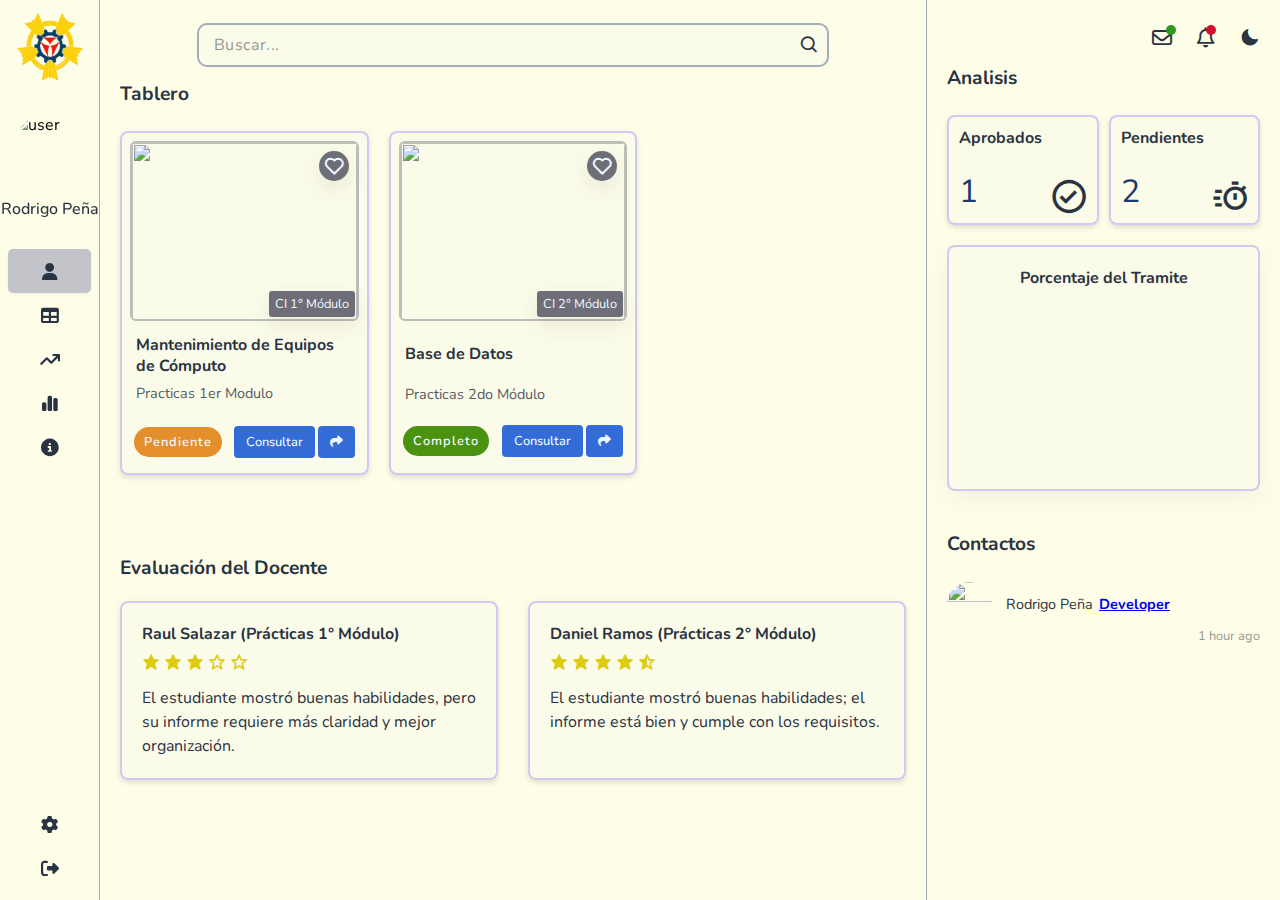
==== index.html @ c4c5190c "first" ====
<!DOCTYPE html>
<html lang="en">

<head>
  <meta charset="UTF-8">
  <meta name="viewport" content="width=device-width, initial-scale=1.0">
  <link rel="stylesheet" href="https://cdnjs.cloudflare.com/ajax/libs/font-awesome/6.4.2/css/all.min.css">
  <link rel="stylesheet" href="https://unpkg.com/boxicons@2.1.4/css/boxicons.min.css">
  <link rel="stylesheet" href="https://cdn.jsdelivr.net/npm/swiper@11/swiper-bundle.min.css">
  <link rel="stylesheet" href="style.css">
  <link href="icons/Logo.ico" rel="icon">
  <script defer src="https://unpkg.com/boxicons@2.1.4/dist/boxicons.js"></script>
  <script defer src="https://cdn.jsdelivr.net/npm/swiper@11/swiper-bundle.min.js"></script>
  <script defer src="https://cdn.jsdelivr.net/npm/chart.js@4.4.2/dist/chart.umd.min.js"></script>
  <script defer src="main.js"></script>
  <title>EFSRT Dashboard</title>
</head>

<body>
  <nav class="main-menu">
    <div>
      <div class="logo">
        <img
          src="/Icons/Logo.ico"
          alt="logo" />
      </div>

      <div class="user-info">
        <img src="https://i.kym-cdn.com/photos/images/newsfeed/001/701/580/24c.jpg" alt="user" />
        <p>Rodrigo Peña</p>
      </div>
      <ul>
        <li class="nav-item active">
          <a href="#">
            <i class="fa fa-user nav-icon"></i>
            <span class="nav-text">Cuenta</span>
          </a>
        </li>

        <li class="nav-item">
          <a href="#">
            <i class="fa-solid fa-table nav-icon"></i>
            <span class="nav-text">Tablero</span>
          </a>
        </li>

        <li class="nav-item">
          <a href="#">
            <i class="fa fa-arrow-trend-up nav-icon"></i>
            <span class="nav-text">Tramite</span>
          </a>
        </li>

        <li class="nav-item">
          <a href="#">
            <i class="fa-solid fa-chart-simple nav-icon"></i>
            <span class="nav-text">Estado</span>
          </a>
        </li>

        <li class="nav-item">
          <a href="#">
            <i class="fa fa-circle-info nav-icon"></i>
            <span class="nav-text">Ayuda</span>
          </a>
        </li>
      </ul>
    </div>

    <ul>
      <li class="nav-item">
        <a href="#">
          <i class="fa fa-gear nav-icon"></i>
          <span class="nav-text">Ajustes</span>
        </a>
      </li>

      <li class="nav-item">
        <a href="#">
          <i class="fa fa-right-from-bracket nav-icon"></i>
          <span class="nav-text">Salir</span>
        </a>
      </li>
    </ul>
  </nav>

  <section class="content">
    <div class="left-content">
      <div class="search-and-check">
        <form class="search-box">
          <input type="text" placeholder="Buscar..." />
          <i class="bx bx-search"></i>
        </form>
        <div class="interaction-control-mobile interactions">
          <i class="fa-regular fa-envelope notified"></i>
          <i class="fa-regular fa-bell notified"></i>
          <div class="toggle" onclick="switchTheme()">
            <div class="mode-icon moon">
              <i class="bx bxs-moon"></i>
            </div>
            <div class="mode-icon sun hidden">
              <i class="bx bxs-sun"></i>
            </div>
          </div>
        </div>
      </div>

      <div class="upcoming-events">
        <h1>Tablero</h1>
        <div class="event-container">
          <div class="card event-card">
            <div class="event-header">
              <img
                src="https://comers.com.pe/wp-content/uploads/classified-listing/2024/01/servicio-tecnico-pc-san-isidro.png"
                alt="" />
              <p>CI 1° Módulo</p>
              <i class="bx bx-heart like-btn"></i>
            </div>
            <div class="event-content">
              <h2>Mantenimiento de Equipos de Cómputo</h2>
              <p>Practicas 1er Modulo</p>
            </div>
            <div class="event-footer">
              <p style="background-color: #e48e2c">Pendiente</p>
              <div class="btn-group">
                <button>Consultar</button>
                <div class="share">
                  <button class="share-btn">
                    <i class="fa-solid fa-share"></i>
                  </button>
                  <ul class="popup">
                    <li>
                      <a href="#" style="color: rgb(79, 153, 213)"><i class="bx bxl-facebook"></i></a>
                    </li>
                    <li>
                      <a href="#" style="color: rgb(34, 173, 34)"><i class="bx bxl-whatsapp"></i></a>
                    </li>
                  </ul>
                </div>
              </div>
            </div>
          </div>

          <div class="card event-card">
            <div class="event-header">
              <img
                src="https://www.microtech.es/hubfs/37228729_m.jpg"
                alt="" />
              <p>CI 2° Módulo</p>
              <i class="bx bx-heart like-btn"></i>
            </div>
            <div class="event-content">
              <h2>Base de Datos</h2>
              <p>Practicas 2do Módulo</p>
            </div>
            <div class="event-footer">
              <p style="background-color: #4a920f">Completo</p>
              <div class="btn-group">
                <button>Consultar</button>
                <div class="share">
                  <button class="share-btn">
                    <i class="fa-solid fa-share"></i>
                  </button>
                  <ul class="popup">
                    <li>
                      <a href="#" style="color: rgb(79, 153, 213)"><i class="bx bxl-facebook"></i></a>
                    </li>
                    <li>
                      <a href="#" style="color: rgb(34, 173, 34)"><i class="bx bxl-whatsapp"></i></a>
                    </li>
                  </ul>
                </div>
              </div>
            </div>
          </div>
        </div>
      </div>

      <div class="reviews">
        <h1>Evaluación del Docente</h1>
        <div class="review-container">
          <div class="card review-card">
            <h2>Raul Salazar (Prácticas 1° Módulo)</h2>
            <div class="ratings">
              <i class="bx bxs-star"></i>
              <i class="bx bxs-star"></i>
              <i class="bx bxs-star"></i>
              <i class="bx bx-star"></i>
              <i class="bx bx-star"></i>
            </div>
            <p>
              El estudiante mostró buenas habilidades, pero su informe requiere más claridad y mejor organización.
            </p>
          </div>

          <div class="card review-card">
            <h2>Daniel Ramos (Prácticas 2° Módulo)</h2>
            <div class="ratings">
              <i class="bx bxs-star"></i>
              <i class="bx bxs-star"></i>
              <i class="bx bxs-star"></i>
              <i class="bx bxs-star"></i>
              <i class="bx bxs-star-half"></i>
            </div>
            <p>
              El estudiante mostró buenas habilidades; el informe está bien y cumple con los requisitos.
            </p>
          </div>
        </div>
      </div>
    </div>

    <div class="right-content">
      <div class="interaction-control interactions">
        <i class="fa-regular fa-envelope notified"></i>
        <i class="fa-regular fa-bell notified"></i>
        <div class="toggle" onclick="switchTheme()">
          <div class="mode-icon moon">
            <i class="bx bxs-moon"></i>
          </div>
          <div class="mode-icon sun hidden">
            <i class="bx bxs-sun"></i>
          </div>
        </div>
      </div>

      <div class="analytics">
        <h1>Analisis</h1>
        <div class="analytics-container">
          <div class="total-events">
            <div class="event-number card">
              <h2>Aprobados</h2>
              <p>1</p>
              <i class="bx bx-check-circle"></i>
            </div>
            <div class="event-number card">
              <h2>Pendientes</h2>
              <p>2</p>
              <i class="bx bx-timer"></i>
            </div>
          </div>

          <div class="chart" id="doughnut-chart">
            <h2>Porcentaje del Tramite</h2>
            <canvas id="doughnut"></canvas>
            <ul></ul>
          </div>
        </div>
      </div>

      <div class="contacts">
        <h1>Contactos</h1>
        <div class="contacts-container">
          <div class="contact-status">
            <div class="contact-activity">
              <img
                src="https://steamuserimages-a.akamaihd.net/ugc/1826783377633780983/3C2ED4E7E56ACC05831FAB3F7680BEF212816C7B/"
                alt="" />
              <p>Rodrigo Peña <span><a target="_blank"
                    href="https://www.instagram.com/rodrigou.py/">Developer</a></span></p>
            </div>
            <small>1 hour ago</small>
          </div>
        </div>
      </div>
    </div>
  </section>
</body>

</html>
---- style.css ----
@import url("https://fonts.googleapis.com/css2?family=Nunito:wght@200;300;400;500;600;700;800;900;1000&family=Roboto:wght@300;400;500;700&display=swap");

:root {
  --bg-body: rgb(254, 253, 232);
  --primary-color: rgb(42, 51, 65);
  --primary-hover-color: rgb(158, 161, 166);
  --scrollbar-color: rgba(131, 135, 193, 0.4);
  --card-bg-color: rgba(230, 231, 247, 0.1);
  --pop-bg-color: rgb(245, 247, 255, 0.9);
  --star-color: #ddcc14;
  --border-color: rgba(28, 56, 109, 0.4);
  --shadow-color: rgba(0, 0, 0, 0.05);
  --accent-color: rgb(28, 56, 109);
}

.darkmode {
  --bg-body: rgb(21, 24, 58);
  --primary-color: rgb(255, 233, 248);
  --primary-hover-color: rgb(159, 159, 159);
  --scrollbar-color: rgba(44, 49, 88, 0.7);
  --card-bg-color: rgb(24, 26, 50);
  --star-color: #151a0a;
  --border-color: rgba(189, 192, 234, 0.4);
  --shadow-color: rgba(208, 195, 226, 0.13);
  --accent-color: rgb(185, 129, 250);
}

@media (prefers-color-scheme: dark) {
  .theme {
    background-color: rgb(6, 5, 40);
    color: rgb(248, 248, 248);
  }
}

*,
*::before,
*::after {
  box-sizing: border-box;
}

* {
  padding: 0;
  margin: 0;
  font-family: "Nunito", sans-serif;
}

nav {
  user-select: none;
  -webkit-user-select: none;
  -moz-user-select: none;
  -ms-user-select: none;
  -o-user-select: none;
}

ul,
ul li {
  outline: 0;
  list-style: none;
}

ul li a {
  text-decoration: none;
}

img {
  width: 100%;
}

h1 {
  font-size: clamp(1rem, 4vw, 1.2rem);
}

h2 {
  font-size: clamp(0.9rem, 4vw, 1rem);
}

body {
  position: relative;
  background: var(--bg-body);
  overflow: hidden;
}

/* MAIN MENU */

.main-menu {
  position: fixed;
  top: 0;
  left: 0;
  width: 180px;
  height: 100%;
  display: flex;
  flex-direction: column;
  justify-content: space-between;
  border-right: 1px solid var(--border-color);
  padding: 12px 0 10px;
  overflow: hidden;
  font-family: inherit;
}

.logo {
  display: flex;
  justify-content: center; 
  align-items: center;     
  margin-bottom: 20px;     
}

.logo img {
  max-width: 70px;  
  height: auto;      
}

.user-info {
  display: flex;
  flex-direction: column;
  align-items: center;
  gap: 5px;
}

.user-info img {
  max-width: 160px;
  aspect-ratio: 1/1;
  object-fit: cover;
  border-radius: 50%;
  padding: 20px;
}

.user-info p {
  color: var(--primary-color);
  font-size: clamp(0.8rem, 3vw, 1rem);
  font-weight: 500;
  text-align: center;
  line-height: 1.3;
  margin: -15px 0 30px;
}

.nav-item {
  display: block;
}

.nav-item a {
  display: flex;
  align-items: center;
  justify-content: center;
  color: var(--primary-color);
  font-size: 1rem;
  padding: 12px 0;
  margin: 0 8px;
  border-radius: 5px;
}

.nav-item.active a {
  background: rgba(106, 109, 155, 0.4);
  text-decoration: none;
  box-shadow: 0px 1px 4px var(--shadow-color);
}

.nav-icon {
  width: 40px;
  height: 20px;
  font-size: 1.1rem;
}

.nav-text {
  display: block;
  width: 70px;
  height: 20px;
  letter-spacing: 0;
}

/* CONTENT */

.content {
  position: absolute;
  top: 0;
  left: 180px;
  right: 0;
  min-height: 100vh;
  display: grid;
  grid-template-columns: 75% 25%;
}

.card {
  background-color: var(--card-bg-color);
  border-radius: 8px;
  border: 2px solid rgba(169, 150, 253, 0.5);
  box-shadow: 0px 4px 5px 0px var(--shadow-color),
    0px 1px 8px 0px var(--shadow-color), 0px 2px 4px -1px var(--shadow-color);
}

/* LEFT CONTENT */

.left-content {
  padding: 25px 20px 40px;
  color: var(--primary-color);
  height: 100vh;
  overflow: auto;
}

/* SEARCH */

.search-box {
  position: relative;
  display: flex;
}

.search-box input {
  width: 80%;
  height: 40px;
  background: var(--card-bg-color);
  color: var(--primary-color);
  outline: 2px solid var(--border-color);
  border: 0;
  border-radius: 8px;
  font-size: 1rem;
  font-weight: 500;
  letter-spacing: 0.6px;
  padding: 8px 30px 8px 15px;
  margin: 0 auto;
}

.search-box input[type="text"]::placeholder {
  color: var(--primary-color);
  opacity: 0.5;
  font-weight: 400;
}

.search-box i {
  position: absolute;
  right: 11%;
  top: 25%;
  font-size: 1.3rem;
  color: var(--primary-color);
  cursor: pointer;
}

/* HEADER */
/*
.header {
  margin: 0 auto;
  width: 100%;
}

.header-mobile,
.header-tablet {
  display: none;
}

.header-desktop {
  display: block;
}
*/
/* UPCOMING EVENTS */

.upcoming-events h1 {
  margin: 16px 0 10px;
}

.event-container {
  display: grid;
  grid-template-columns: repeat(auto-fill, minmax(240px, 1fr));
  gap: 20px;
  padding: 14px 0 20px;
}

.event-card {
  display: grid;
  grid-auto-flow: dense;
  grid-template-rows: 2fr 0.8fr 0.5fr;
  padding: 8px;
}

/* Event Header */

.event-header {
  position: relative;
  height: 180px;
  margin-bottom: 8px;
}

.event-header img {
  position: relative;
  inset: 0;
  width: 100%;
  height: 180px;
  border-radius: 6px;
  border: 2px solid rgba(125, 125, 137, 0.5);
  object-fit: cover;
}

.event-header p {
  position: absolute;
  right: 4px;
  bottom: 4px;
  font-size: 0.8rem;
  color: rgb(240, 248, 255);
  background-color: rgba(17, 16, 45, 0.6);
  padding: 4px 6px;
  border-radius: 3px;
  box-shadow: 0 8px 20px rgba(74, 72, 72, 0.1);
}

.bx-heart,
.bxs-heart {
  position: absolute;
  right: 10px;
  top: 10px;
  font-size: 1.4rem;
  color: rgb(240, 248, 255);
  background-color: rgba(17, 16, 45, 0.6);
  padding: 4px;
  border-radius: 50%;
  box-shadow: 0 8px 20px rgba(74, 72, 72, 0.1);
  cursor: pointer;
}

.bounce-in {
  animation: pulse 0.8s 1 ease-in-out alternate;
}

@keyframes pulse {
  0%,
  100% {
    transform: scale(1);
  }
  50% {
    transform: scale(1.2);
  }
}

/* Event Content */

.event-content {
  display: grid;
  grid-auto-flow: dense;
  grid-template-rows: 2fr 1fr;
  padding: 6px 6px 12px;
}

.event-content h2 {
  margin-bottom: 6px;
  line-height: 1.3;
  white-space: nowrap;
  text-overflow: ellipsis;
  overflow: hidden;

  @supports (-webkit-line-clamp: 2) {
    overflow: hidden;
    text-overflow: ellipsis;
    white-space: initial;
    display: -webkit-box;
    -webkit-line-clamp: 2;
    -webkit-box-orient: vertical;
  }
}

.event-content p {
  font-size: clamp(0.8rem, 4vw, 0.9rem);
  opacity: 0.8;
}

/* Event Footer */

.event-footer {
  display: flex;
  align-items: center;
  justify-content: space-between;
  padding: 0 4px;
}

.event-footer p {
  color: rgb(240, 248, 255);
  font-size: clamp(0.6rem, 3vw, 0.8rem);
  font-weight: 600;
  letter-spacing: 1px;
  padding: 6px 10px;
  border-radius: 50px;
}

.btn-group {
  display: inline-flex;
}

.event-footer button {
  background-color: rgb(51, 108, 215);
  color: rgb(240, 248, 255);
  padding: 5px 10px;
  outline: 0;
  border: 2px solid rgb(51, 108, 215);
  border-radius: 4px;
  font-size: clamp(0.6rem, 3vw, 0.8rem);
  font-weight: 500;
  margin-left: 3px;
  transition: all 0.4s ease-in-out;
  cursor: pointer;
}

.event-footer button:hover {
  background-color: rgb(90, 139, 231);
  border: 2px solid rgb(151, 177, 226);
}

/* Share Button Popup */

.share {
  position: relative;
}

.popup {
  position: absolute;
  display: flex;
  justify-content: space-around;
  align-items: center;
  top: -45px;
  left: -15px;
  min-width: 70px;
  padding: 5px 8px 3px;
  border-radius: 10px;
  background-color: var(--pop-bg-color);
  box-shadow: 0 4px 10px rgba(0, 0, 0, 0.4);
  opacity: 0;
  transform: translateY(50px) scale(0);
  -webkit-transform: translateY(50px) scale(0);
  transition: 0.4s ease-in-out;
  -webkit-transition: 0.4s ease-in-out;
  cursor: auto;
}

.popup.active {
  opacity: 1;
  transform: translateY(0) scale(1);
  -webkit-transform: translateY(0) scale(1);
}

.popup::after {
  content: "";
  position: absolute;
  height: 10px;
  width: 20px;
  background-color: var(--pop-bg-color);
  clip-path: polygon(100% 0, 0 0, 50% 100%);
  -webkit-clip-path: polygon(100% 0, 0 0, 50% 100%);
  transform: translate(0px, 20px);
  -webkit-transform: translate(0px, 20px);
}

.popup li a i {
  font-size: 1.4rem;
}

/* REVIEWS */

.reviews h1 {
  margin: 60px 0 20px;
}

.review-container {
  display: grid;
  grid-template-columns: repeat(auto-fit, minmax(320px, 1fr));
  gap: 30px;
}

.review-card {
  padding: 20px;
}

.review-card h2 {
  margin-bottom: 8px;
}

.review-card p {
  margin-top: 10px;
  line-height: 1.5;
  white-space: nowrap;
  text-overflow: ellipsis;
  overflow: hidden;

  @supports (-webkit-line-clamp: 3) {
    overflow: hidden;
    text-overflow: ellipsis;
    white-space: initial;
    display: -webkit-box;
    -webkit-line-clamp: 3;
    -webkit-box-orient: vertical;
  }
}

.ratings i {
  color: var(--star-color);
  font-size: 1.15rem;
}

/* RIGHT CONTENT */

.right-content {
  display: flex;
  flex-direction: column;
  border-left: 1px solid var(--border-color);
  padding: 25px 20px;
  color: var(--primary-color);
  height: 100vh;
  overflow: auto;
}

/* INTERACTION CONTROL */

.interaction-control-mobile {
  display: none;
}

.interaction-control {
  display: flex;
  margin-bottom: 15px;
}

.interactions {
  justify-content: flex-end;
  align-items: center;
  gap: 25px;
}

.interactions i {
  font-size: 1.25rem;
  color: var(--primary-color);
  user-select: none;
}

.notified {
  position: relative;
}

.notified::after {
  content: "";
  position: absolute;
  top: -3px;
  right: -1px;
  background-color: rgb(211, 17, 43);
  width: 10px;
  aspect-ratio: 1/1;
  border-radius: 50%;
}

.fa-envelope::after {
  right: -4px;
  background-color: rgb(48, 153, 36);
}

/* Light/Dark Mode */

.mode-icon i {
  color: var(--primary-color);
  transform: translateY(2px);
  transition: all 0.2s linear;
  cursor: pointer;
}

.mode-icon i:hover {
  color: var(--primary-hover-color);
}

.hidden {
  display: none;
}

/* ANALYTICS */

.analytics h1 {
  margin-bottom: 24px;
}

/* Total Events */

.total-events {
  display: flex;
  flex-direction: row;
  gap: 10px;
}

.event-number {
  position: relative;
  display: grid;
  grid-auto-flow: dense;
  grid-template-rows: 1fr 0.5fr;
  width: 100%;
  padding: 10px;
}

.event-number p {
  font-size: clamp(1.5rem, 4vw, 2rem);
  color: var(--accent-color);
}

.event-number i {
  position: absolute;
  right: 8px;
  bottom: 6px;
  font-size: 2.5rem;
}

/* Chart */

.chart {
  display: flex;
  flex-direction: column;
  align-items: center;
  width: 100%;
  background: var(--card-bg-color);
  border-radius: 8px;
  border: 2px solid rgba(169, 150, 253, 0.5);
  box-shadow: 0 7px 25px var(--shadow-color);
  padding: 20px 15px;
  margin: 20px 0;
}

.chart h2 {
  text-align: center;
  margin-bottom: 10px;
}

.chart ul {
  display: flex;
  justify-content: center;
  align-items: center;
  flex-wrap: wrap;
  gap: 10px;
  list-style: none;
  margin: 10px 0;
}

.chart ul li {
  font-size: 0.8rem;
  font-weight: 500;
  background-color: var(--card-bg-color);
  border: 2px solid var(--border-color);
  border-radius: 6px;
  padding: 6px;
  box-shadow: 0px 2px 3px 0px var(--shadow-color),
    0px 1px 4px 0px var(--shadow-color), 0px 2px 1px -1px var(--shadow-color);
}

.chart .percentage {
  font-weight: 700;
  color: var(--accent-color);
}

/* CONTACTS */

.contacts h1 {
  margin: 20px 0;
}

.contact-status {
  display: flex;
  flex-direction: column;
  padding: 5px 0;
  border-bottom: 2px solid var(--border-color);
  margin-bottom: 15px;
}

.contact-status:last-child {
  border-bottom: unset;
}

.contact-activity {
  display: flex;
  align-items: center;
  column-gap: 14px;
}

.contact-activity img {
  max-width: 45px;
  aspect-ratio: 1/1;
  border-radius: 50%;
  object-fit: cover;
}

.contact-activity p {
  font-size: 0.9rem;
  line-height: 1.5;
  padding-right: 10px;
}

.contact-activity p span {
  font-weight: 700;
  color: var(--accent-color);
  margin-left: 2px;
  cursor: pointer;
}

.contact-activity p span:hover {
  text-decoration: underline;
  text-decoration-color: var(--accent-color);
  text-decoration-thickness: 1.5px;
}

.contact-status small {
  font-size: 0.8rem;
  opacity: 0.5;
  margin-left: auto;
}

/* SCROLLBAR STYLE */

.left-content::-webkit-scrollbar,
.right-content::-webkit-scrollbar,
body::-webkit-scrollbar {
  width: 8px;
}

.left-content::-webkit-scrollbar-track,
.right-content::-webkit-scrollbar-track,
body::-webkit-scrollbar-track {
  border-radius: 0;
}

.left-content::-webkit-scrollbar-thumb,
.right-content::-webkit-scrollbar-thumb,
body::-webkit-scrollbar-thumb {
  background-color: var(--scrollbar-color);
  border-radius: 40px;
}

/* MEDIA QUERIES */

@media (max-width: 1500px) {
  .main-menu {
    width: 100px;
  }

  .user-info img {
    padding: 12px;
  }

  .user-info p {
    line-height: 1.1;
    margin: -5px 0 30px;
  }

  .nav-icon {
    text-align: center;
    transform: translateY(2px);
  }

  .nav-text {
    display: none;
  }

  .content {
    left: 100px;
    grid-template-columns: 70% 30%;
  }
}

@media (max-width: 1120px) {
  .content {
    grid-template-columns: 65% 35%;
  }

  .event-number i {
    font-size: 2.2rem;
  }
}

@media (max-width: 1120px) {
  .search-box input {
    width: 100%;
  }

  .search-box i {
    right: 2%;
  }
}

@media (max-width: 980px) {
  .content {
    grid-template-columns: 60% 40%;
  }

  .header-mobile,
  .header-desktop {
    display: none;
  }

  .header-tablet {
    display: block;
  }

  .chart {
    padding: 20px 10px;
  }
}

@media (max-width: 840px) {
  .content {
    grid-template-columns: 55% 45%;
  }

  .event-number i {
    font-size: 2rem;
  }
}

@media (max-width: 825px) {
  .left-content {
    padding: 25px 20px 20px;
  }

  .review-container {
    grid-template-columns: repeat(auto-fit, minmax(280px, 1fr));
  }
}

@media (max-width: 760px) {
  body {
    overflow: auto;
  }

  .logo img {
    max-width: 50px;  
    height: auto;      
  }

  .main-menu {
    width: 70px;
  }

  .user-info img {
    max-width: 80px;
  }

  .user-info p {
    display: none;
  }

  .nav-item a {
    padding: 8px 0;
  }

  .content {
    left: 70px;
    grid-template-columns: 100%;
    grid-template-areas:
      "leftContent"
      "rightContent";
    overflow: auto;
  }

  .left-content {
    grid-area: leftContent;
    height: auto;
    overflow: unset;
  }

  .header-mobile,
  .header-tablet {
    display: none;
  }

  .header-desktop {
    display: block;
  }

  .review-container {
    grid-template-columns: repeat(auto-fit, minmax(300px, 1fr));
  }

  .right-content {
    grid-area: rightContent;
    border-left: unset;
    height: auto;
    overflow: unset;
  }

  .chart {
    width: 50%;
    margin: 20px auto;
  }

  .search-and-check {
    display: flex;
    align-items: center;
    gap: 40px;
    margin-bottom: 20px;
  }

  .search-box {
    flex-grow: 1;
  }

  .interaction-control {
    display: none;
  }

  .interaction-control-mobile {
    display: inline-flex;
  }

  .interactions {
    gap: 15px;
  }
}

@media (max-width: 650px) {
  .chart {
    width: 65%;
  }
}

@media (max-width: 610px) {
  .header-mobile,
  .header-desktop {
    display: none;
  }

  .header-tablet {
    display: block;
  }
}

@media (max-width: 550px) {
  .user-info {
    padding: 3px;
  }

  .header img {
    aspect-ratio: 4/2;
    height: 100%;
  }

  .chart {
    width: 80%;
  }

  .search-and-check {
    gap: 20px;
  }

  .interactions {
    gap: 10px;
  }

  .interactions i {
    font-size: 1.1rem;
  }

  .mode-icon i {
    font-size: 1.4rem;
  }
}

@media (max-width: 450px) {
  .header-tablet,
  .header-desktop {
    display: none;
  }

  .header-mobile {
    display: block;
  }

  .bx-heart,
  .bxs-heart {
    font-size: 1.2rem;
  }

  .review-container {
    gap: 20px;
  }

  .search-box input {
    height: 30px;
    font-size: 0.8rem;
    padding: 8px 30px 8px 10px;
  }

  .search-box i {
    top: 20%;
    font-size: 1.1rem;
  }
}

@media (max-width: 400px) {
  .main-menu {
    width: 60px;
  }

  .user-info {
    padding: 0;
  }

  .nav-icon {
    font-size: 0.9rem;
  }

  .content {
    left: 60px;
  }

  .review-container {
    grid-template-columns: repeat(auto-fit, minmax(240px, 1fr));
  }

  .chart {
    width: 100%;
  }
}
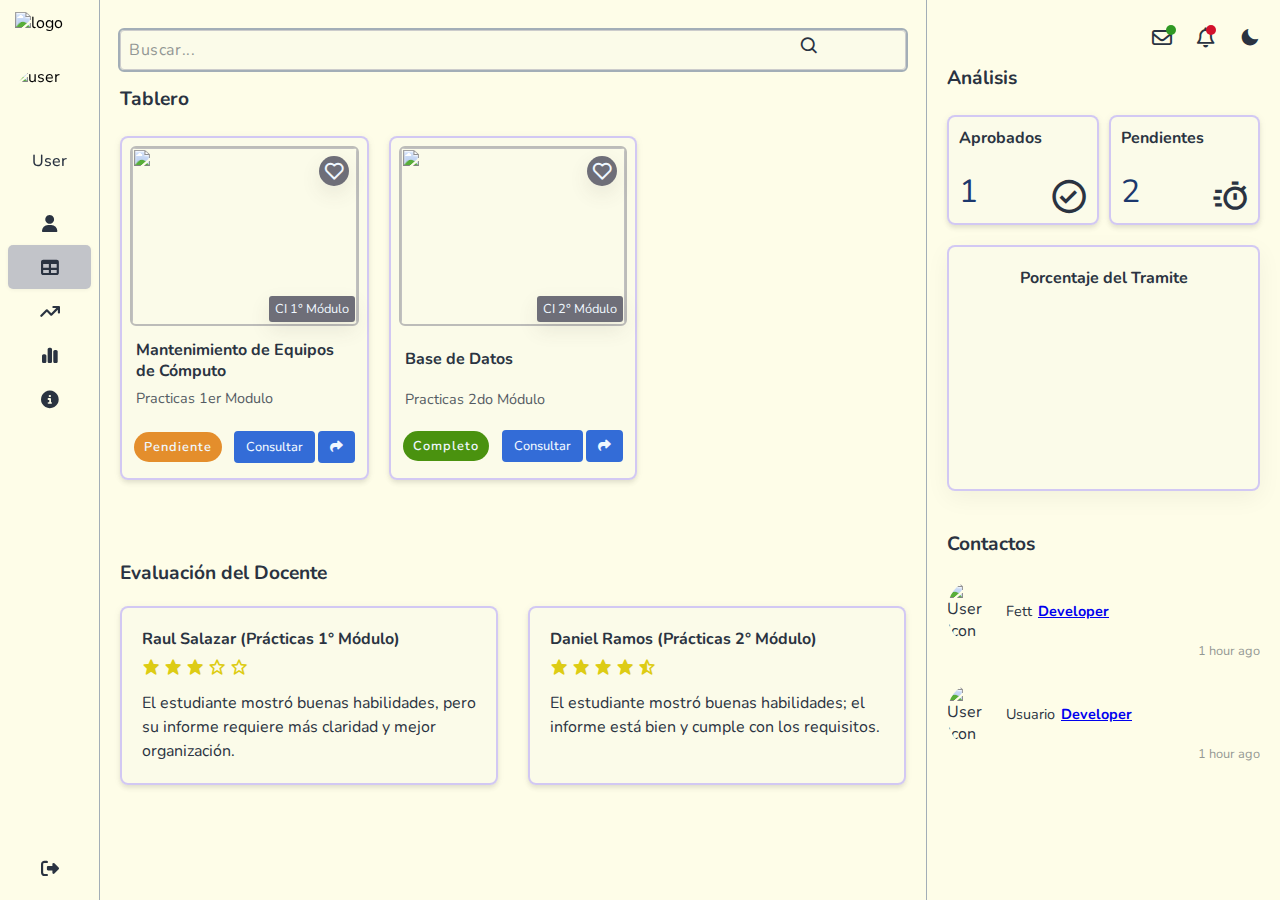
==== commit d7732278: "update" ====
--- a/index.html
+++ b/index.html
@@ -7,12 +7,12 @@
   <link rel="stylesheet" href="https://cdnjs.cloudflare.com/ajax/libs/font-awesome/6.4.2/css/all.min.css">
   <link rel="stylesheet" href="https://unpkg.com/boxicons@2.1.4/css/boxicons.min.css">
   <link rel="stylesheet" href="https://cdn.jsdelivr.net/npm/swiper@11/swiper-bundle.min.css">
-  <link rel="stylesheet" href="style.css">
-  <link href="icons/Logo.ico" rel="icon">
+  <link rel="stylesheet" href="./Styles/style.css">
+  <link href="Icons/Logo.ico" rel="icon">
   <script defer src="https://unpkg.com/boxicons@2.1.4/dist/boxicons.js"></script>
   <script defer src="https://cdn.jsdelivr.net/npm/swiper@11/swiper-bundle.min.js"></script>
   <script defer src="https://cdn.jsdelivr.net/npm/chart.js@4.4.2/dist/chart.umd.min.js"></script>
-  <script defer src="main.js"></script>
+  <script defer src="./main.js"></script>
   <title>EFSRT Dashboard</title>
 </head>
 
@@ -21,31 +21,31 @@
     <div>
       <div class="logo">
         <img
-          src="/Icons/Logo.ico"
+          src="Icons/Pardoo.png"
           alt="logo" />
       </div>
 
       <div class="user-info">
-        <img src="https://i.kym-cdn.com/photos/images/newsfeed/001/701/580/24c.jpg" alt="user" />
-        <p>Rodrigo Peña</p>
+        <img src="https://cdn-icons-png.flaticon.com/512/3177/3177440.png" alt="user" />
+        <p>User</p>
       </div>
       <ul>
-        <li class="nav-item active">
-          <a href="#">
+        <li class="nav-item">
+          <a href="./Pages/user.html">
             <i class="fa fa-user nav-icon"></i>
             <span class="nav-text">Cuenta</span>
           </a>
         </li>
 
-        <li class="nav-item">
-          <a href="#">
+        <li class="nav-item active">
+          <a href="index.html">
             <i class="fa-solid fa-table nav-icon"></i>
             <span class="nav-text">Tablero</span>
           </a>
         </li>
 
         <li class="nav-item">
-          <a href="#">
+          <a href="Pages/processed.html">
             <i class="fa fa-arrow-trend-up nav-icon"></i>
             <span class="nav-text">Tramite</span>
           </a>
@@ -68,13 +68,6 @@
     </div>
 
     <ul>
-      <li class="nav-item">
-        <a href="#">
-          <i class="fa fa-gear nav-icon"></i>
-          <span class="nav-text">Ajustes</span>
-        </a>
-      </li>
-
       <li class="nav-item">
         <a href="#">
           <i class="fa fa-right-from-bracket nav-icon"></i>
@@ -225,7 +218,7 @@
       </div>
 
       <div class="analytics">
-        <h1>Analisis</h1>
+        <h1>Análisis</h1>
         <div class="analytics-container">
           <div class="total-events">
             <div class="event-number card">
@@ -254,10 +247,22 @@
           <div class="contact-status">
             <div class="contact-activity">
               <img
-                src="https://steamuserimages-a.akamaihd.net/ugc/1826783377633780983/3C2ED4E7E56ACC05831FAB3F7680BEF212816C7B/"
-                alt="" />
-              <p>Rodrigo Peña <span><a target="_blank"
-                    href="https://www.instagram.com/rodrigou.py/">Developer</a></span></p>
+                src="https://steamuserimages-a.akamaihd.net/ugc/1826783377633780689/E64CC69793E77EC9C7F172329346A6A88797DA3D/"
+                alt="User Icon" />
+              <p>Fett <span><a target="_blank"
+                    href="https://github.com/rodridev-01">Developer</a></span></p>
+            </div>
+            <small>1 hour ago</small>
+          </div>
+        </div>
+        <div class="contacts-container">
+          <div class="contact-status">
+            <div class="contact-activity">
+              <img
+                src="https://cdn-icons-png.flaticon.com/512/7816/7816916.png"
+                alt="User Icon" />
+              <p>Usuario <span><a target="_blank"
+                    href="https://github.com/Alonso-dev651">Developer</a></span></p>
             </div>
             <small>1 hour ago</small>
           </div>
@@ -267,4 +272,4 @@
   </section>
 </body>
 
-</html>+</html>
--- a/Styles/style.css
+++ b/Styles/style.css
@@ -0,0 +1,1403 @@
+@import url("https://fonts.googleapis.com/css2?family=Nunito:wght@200;300;400;500;600;700;800;900;1000&family=Roboto:wght@300;400;500;700&display=swap");
+
+:root {
+  --bg-body: rgb(254, 253, 232);
+  --primary-color: rgb(42, 51, 65);
+  --primary-hover-color: rgb(158, 161, 166);
+  --scrollbar-color: rgba(131, 135, 193, 0.4);
+  --card-bg-color: rgba(230, 231, 247, 0.1);
+  --pop-bg-color: rgb(245, 247, 255, 0.9);
+  --star-color: #ddcc14;
+  --border-color: rgba(28, 56, 109, 0.4);
+  --shadow-color: rgba(0, 0, 0, 0.05);
+  --accent-color: rgb(28, 56, 109);
+}
+
+.darkmode {
+  --bg-body: rgb(21, 24, 58);
+  --primary-color: rgb(255, 233, 248);
+  --primary-hover-color: rgb(159, 159, 159);
+  --scrollbar-color: rgba(44, 49, 88, 0.7);
+  --card-bg-color: rgb(24, 26, 50);
+  --star-color: #151a0a;
+  --border-color: rgba(189, 192, 234, 0.4);
+  --shadow-color: rgba(208, 195, 226, 0.13);
+  --accent-color: rgb(185, 129, 250);
+}
+
+@media (prefers-color-scheme: dark) {
+  .theme {
+    background-color: rgb(6, 5, 40);
+    color: rgb(248, 248, 248);
+  }
+}
+
+*,
+*::before,
+*::after {
+  box-sizing: border-box;
+}
+
+* {
+  padding: 0;
+  margin: 0;
+  font-family: "Nunito", sans-serif;
+}
+
+nav {
+  user-select: none;
+  -webkit-user-select: none;
+  -moz-user-select: none;
+  -ms-user-select: none;
+  -o-user-select: none;
+}
+
+ul,
+ul li {
+  outline: 0;
+  list-style: none;
+}
+
+ul li a {
+  text-decoration: none;
+}
+
+img {
+  width: 100%;
+}
+
+h1 {
+  font-size: clamp(1rem, 4vw, 1.2rem);
+}
+
+h2 {
+  font-size: clamp(0.9rem, 4vw, 1rem);
+}
+
+body {
+  position: relative;
+  background: var(--bg-body);
+  overflow: hidden;
+}
+
+/* MAIN MENU */
+
+.main-menu {
+  position: fixed;
+  top: 0;
+  left: 0;
+  width: 180px;
+  height: 100%;
+  display: flex;
+  flex-direction: column;
+  justify-content: space-between;
+  border-right: 1px solid var(--border-color);
+  padding: 12px 0 10px;
+  overflow: hidden;
+  font-family: inherit;
+}
+
+.logo {
+  display: flex;
+  justify-content: center; 
+  align-items: center;     
+  margin-bottom: 20px;     
+}
+
+.logo img {
+  max-width: 70px;  
+  height: auto;      
+}
+
+.user-info {
+  display: flex;
+  flex-direction: column;
+  align-items: center;
+  gap: 5px;
+}
+
+.user-info img {
+  max-width: 160px;
+  aspect-ratio: 1/1;
+  object-fit: cover;
+  border-radius: 50%;
+  padding: 20px;
+}
+
+.user-info p {
+  color: var(--primary-color);
+  font-size: clamp(0.8rem, 3vw, 1rem);
+  font-weight: 500;
+  text-align: center;
+  line-height: 1.3;
+  margin: -15px 0 30px;
+}
+
+.nav-item {
+  display: block;
+}
+
+.nav-item a {
+  display: flex;
+  align-items: center;
+  justify-content: center;
+  color: var(--primary-color);
+  font-size: 1rem;
+  padding: 12px 0;
+  margin: 0 8px;
+  border-radius: 5px;
+}
+
+.nav-item.active a {
+  background: rgba(106, 109, 155, 0.4);
+  text-decoration: none;
+  box-shadow: 0px 1px 4px var(--shadow-color);
+}
+
+.nav-icon {
+  width: 40px;
+  height: 20px;
+  font-size: 1.1rem;
+}
+
+.nav-text {
+  display: block;
+  width: 70px;
+  height: 20px;
+  letter-spacing: 0;
+}
+
+/* CONTENT */
+
+.content {
+  position: absolute;
+  top: 0;
+  left: 180px;
+  right: 0;
+  min-height: 100vh;
+  display: grid;
+  grid-template-columns: 75% 25%;
+}
+
+.card {
+  background-color: var(--card-bg-color);
+  border-radius: 8px;
+  border: 2px solid rgba(169, 150, 253, 0.5);
+  box-shadow: 0px 4px 5px 0px var(--shadow-color),
+    0px 1px 8px 0px var(--shadow-color), 0px 2px 4px -1px var(--shadow-color);
+}
+
+/* LEFT CONTENT */
+
+.left-content {
+  padding: 25px 20px 40px;
+  color: var(--primary-color);
+  height: 100vh;
+  overflow: auto;
+}
+
+/* SEARCH */
+
+.search-box {
+  position: relative;
+  display: flex;
+}
+
+.search-box input {
+  width: 80%;
+  height: 40px;
+  background: var(--card-bg-color);
+  color: var(--primary-color);
+  outline: 2px solid var(--border-color);
+  border: 0;
+  border-radius: 8px;
+  font-size: 1rem;
+  font-weight: 500;
+  letter-spacing: 0.6px;
+  padding: 8px 30px 8px 15px;
+  margin: 0 auto;
+}
+
+.search-box input[type="text"]::placeholder {
+  color: var(--primary-color);
+  opacity: 0.5;
+  font-weight: 400;
+}
+
+.search-box i {
+  position: absolute;
+  right: 11%;
+  top: 25%;
+  font-size: 1.3rem;
+  color: var(--primary-color);
+  cursor: pointer;
+}
+
+/* HEADER */
+/*
+.header {
+  margin: 0 auto;
+  width: 100%;
+}
+
+.header-mobile,
+.header-tablet {
+  display: none;
+}
+
+.header-desktop {
+  display: block;
+}
+*/
+/* USER CONTAINER */
+.user-container {
+  width: 98%;
+  display: flex;
+  flex-direction: row;
+  align-items: center;
+  padding: 10px;
+  background-color: var(--card-bg-color);
+  margin-bottom: 20px; 
+  border-radius: 8px;
+  box-shadow: 0 0 10px rgba(--accent-color);
+}
+
+.user-container h1 {
+  margin: 16px 0 10px;
+}
+
+/* PROFILE CONTAINER */
+.profile-container {
+  width: 30%;
+  display: flex;
+  flex-direction: column;
+  align-items: center;
+  gap: 10px; 
+}
+
+.profile-container img {
+  max-width: 160px;
+  aspect-ratio: 1/1;
+  object-fit: cover;
+  border-radius: 50%;
+  padding: 15px; 
+}
+
+.profile-container p {
+  color: var(--primary-color);
+  font-size: clamp(0.9rem, 3vw, 1.1rem);
+  font-weight: 500;
+  text-align: center;
+  line-height: 1.4; 
+  margin: -10px 0 20px; 
+}
+
+/* DATA CONTAINER */
+.data-container {
+  height: 100%;
+  width: 70%;
+  display: flex;
+  flex-direction: row; 
+  justify-content: space-between;
+  gap: 2rem;
+  padding: 2rem;
+}
+
+.data-row {
+  width: 30%; 
+  display: flex;
+  flex-direction: column;
+  gap: 1rem; 
+}
+
+.data-items {
+  display: flex;
+  justify-content: space-between; 
+  padding: 8px 0;
+}
+
+/* Responsive Design */
+
+/* Mobile (up to 768px) */
+@media (max-width: 768px) {
+  .user-container {
+      flex-direction: column;
+      width: 100%;
+      padding: 1rem;
+      gap: 1.5rem; 
+  }
+
+  .profile-container {
+      width: 100%;
+      padding: 10px;
+  }
+
+  .data-container {
+      width: 100%;
+      padding: 0; 
+      flex-direction: column; 
+  }
+
+  .data-row {
+      width: 100%;
+      gap: 1rem; 
+  }
+
+  .data-items {
+      flex-direction: row; 
+      gap: 10px; 
+  }
+
+  .data-items strong {
+      flex: 1;
+      text-align: left;
+  }
+
+  .data-items p {
+      flex: 2;
+      text-align: right;
+  }
+
+  .profile-container img {
+      max-width: 120px;
+  }
+}
+
+/* Tablet (up to 1024px) */
+@media (max-width: 1024px) {
+  .user-container {
+      flex-direction: column; 
+      width: 100%;
+      padding: 1.5rem;
+  }
+
+  .profile-container {
+      width: 100%;
+  }
+
+  .data-container {
+      width: 100%;
+      padding: 1.5rem;
+      flex-direction: column;
+  }
+
+  .data-row {
+      width: 100%;
+  }
+
+  .profile-container img {
+      max-width: 140px;
+      padding: 15px;
+  }
+}
+
+/* Desktop (1024px and above) */
+@media (min-width: 1024px) {
+  .user-container {
+      flex-direction: row; 
+      padding: 2rem;
+  }
+
+  .profile-container {
+      width: 30%;
+  }
+
+  .data-container {
+      width: 70%;
+      display: flex;
+      flex-direction: row; 
+      justify-content: space-between;
+  }
+
+  .data-row {
+      width: 30%; 
+  }
+
+  .profile-container img {
+      max-width: 160px;
+  }
+}
+/* UPCOMING EVENTS */
+
+.upcoming-events h1 {
+  margin: 16px 0 10px;
+}
+
+.event-container {
+  display: grid;
+  grid-template-columns: repeat(auto-fill, minmax(240px, 1fr));
+  gap: 20px;
+  padding: 14px 0 20px;
+}
+
+.event-card {
+  display: grid;
+  grid-auto-flow: dense;
+  grid-template-rows: 2fr 0.8fr 0.5fr;
+  padding: 8px;
+}
+
+/* Event Header */
+
+.event-header {
+  position: relative;
+  height: 180px;
+  margin-bottom: 8px;
+}
+
+.event-header img {
+  position: relative;
+  inset: 0;
+  width: 100%;
+  height: 180px;
+  border-radius: 6px;
+  border: 2px solid rgba(125, 125, 137, 0.5);
+  object-fit: cover;
+}
+
+.event-header p {
+  position: absolute;
+  right: 4px;
+  bottom: 4px;
+  font-size: 0.8rem;
+  color: rgb(240, 248, 255);
+  background-color: rgba(17, 16, 45, 0.6);
+  padding: 4px 6px;
+  border-radius: 3px;
+  box-shadow: 0 8px 20px rgba(74, 72, 72, 0.1);
+}
+
+.bx-heart,
+.bxs-heart {
+  position: absolute;
+  right: 10px;
+  top: 10px;
+  font-size: 1.4rem;
+  color: rgb(240, 248, 255);
+  background-color: rgba(17, 16, 45, 0.6);
+  padding: 4px;
+  border-radius: 50%;
+  box-shadow: 0 8px 20px rgba(74, 72, 72, 0.1);
+  cursor: pointer;
+}
+
+.bounce-in {
+  animation: pulse 0.8s 1 ease-in-out alternate;
+}
+
+@keyframes pulse {
+  0%,
+  100% {
+    transform: scale(1);
+  }
+  50% {
+    transform: scale(1.2);
+  }
+}
+
+/* Event Content */
+
+.event-content {
+  display: grid;
+  grid-auto-flow: dense;
+  grid-template-rows: 2fr 1fr;
+  padding: 6px 6px 12px;
+}
+
+.event-content h2 {
+  margin-bottom: 6px;
+  line-height: 1.3;
+  white-space: nowrap;
+  text-overflow: ellipsis;
+  overflow: hidden;
+
+  @supports (-webkit-line-clamp: 2) {
+    overflow: hidden;
+    text-overflow: ellipsis;
+    white-space: initial;
+    display: -webkit-box;
+    -webkit-line-clamp: 2;
+    -webkit-box-orient: vertical;
+  }
+}
+
+.event-content p {
+  font-size: clamp(0.8rem, 4vw, 0.9rem);
+  opacity: 0.8;
+}
+
+/* Event Footer */
+
+.event-footer {
+  display: flex;
+  align-items: center;
+  justify-content: space-between;
+  padding: 0 4px;
+}
+
+.event-footer p {
+  color: rgb(240, 248, 255);
+  font-size: clamp(0.6rem, 3vw, 0.8rem);
+  font-weight: 600;
+  letter-spacing: 1px;
+  padding: 6px 10px;
+  border-radius: 50px;
+}
+
+.btn-group {
+  display: inline-flex;
+}
+
+.event-footer button {
+  background-color: rgb(51, 108, 215);
+  color: rgb(240, 248, 255);
+  padding: 5px 10px;
+  outline: 0;
+  border: 2px solid rgb(51, 108, 215);
+  border-radius: 4px;
+  font-size: clamp(0.6rem, 3vw, 0.8rem);
+  font-weight: 500;
+  margin-left: 3px;
+  transition: all 0.4s ease-in-out;
+  cursor: pointer;
+}
+
+.event-footer button:hover {
+  background-color: rgb(90, 139, 231);
+  border: 2px solid rgb(151, 177, 226);
+}
+
+/* Form*/
+.form {
+  max-width: 1500px;
+  margin: 0 auto;
+  padding: 20px;
+  border-radius: 8px;
+  box-shadow: 0 0 10px rgba(0, 0, 0, 0.1);
+}
+
+.user-form {
+  display: flex;
+  flex-direction: column;
+  gap: 20px;
+}
+
+.form-row {
+  display: flex;
+  flex-wrap: wrap;
+  gap: 20px;
+  justify-content: space-between;
+}
+
+.form-col {
+  display: flex;
+  flex-direction: column;
+  width: calc(33.33% - 20px);
+  min-width: 250px;
+}
+
+label {
+  margin-bottom: 5px;
+  font-weight: bold;
+  font-size: 14px;
+}
+
+input, select {
+  padding: 10px;
+  border: 1px solid #ccc;
+  border-radius: 4px;
+  font-size: 16px;
+  width: 100%; 
+}
+
+button.submit-btn {
+  padding: 10px 20px;
+  background-color: #007bff;
+  color: white;
+  border: none;
+  border-radius: 4px;
+  cursor: pointer;
+  margin-top: 20px;
+  align-self: flex-start;
+}
+
+button.submit-btn:hover {
+  background-color: #0056b3;
+}
+
+/* Responsive Design */
+@media (min-width: 1200px) {
+  .form-row {
+      justify-content: space-between;
+  }
+
+  .form-col {
+      flex-basis: calc(33.33% - 20px); 
+  }
+}
+
+@media (min-width: 768px) and (max-width: 1199px) {
+  .form-col {
+      flex-basis: calc(50% - 20px); 
+  }
+
+  button.submit-btn {
+      align-self: center;
+  }
+}
+
+@media (max-width: 767px) {
+  .form-col {
+      flex-basis: 100%; 
+  }
+
+  button.submit-btn {
+      width: 100%; 
+      align-self: center;
+  }
+}
+
+/* Share Button Popup */
+
+.share {
+  position: relative;
+}
+
+.popup {
+  position: absolute;
+  display: flex;
+  justify-content: space-around;
+  align-items: center;
+  top: -45px;
+  left: -15px;
+  min-width: 70px;
+  padding: 5px 8px 3px;
+  border-radius: 10px;
+  background-color: var(--pop-bg-color);
+  box-shadow: 0 4px 10px rgba(0, 0, 0, 0.4);
+  opacity: 0;
+  transform: translateY(50px) scale(0);
+  -webkit-transform: translateY(50px) scale(0);
+  transition: 0.4s ease-in-out;
+  -webkit-transition: 0.4s ease-in-out;
+  cursor: auto;
+}
+
+.popup.active {
+  opacity: 1;
+  transform: translateY(0) scale(1);
+  -webkit-transform: translateY(0) scale(1);
+}
+
+.popup::after {
+  content: "";
+  position: absolute;
+  height: 10px;
+  width: 20px;
+  background-color: var(--pop-bg-color);
+  clip-path: polygon(100% 0, 0 0, 50% 100%);
+  -webkit-clip-path: polygon(100% 0, 0 0, 50% 100%);
+  transform: translate(0px, 20px);
+  -webkit-transform: translate(0px, 20px);
+}
+
+.popup li a i {
+  font-size: 1.4rem;
+}
+
+/* REVIEWS */
+
+.reviews h1 {
+  margin: 60px 0 20px;
+}
+
+.review-container {
+  display: grid;
+  grid-template-columns: repeat(auto-fit, minmax(320px, 1fr));
+  gap: 30px;
+}
+
+.review-card {
+  padding: 20px;
+}
+
+.review-card h2 {
+  margin-bottom: 8px;
+}
+
+.review-card p {
+  margin-top: 10px;
+  line-height: 1.5;
+  white-space: nowrap;
+  text-overflow: ellipsis;
+  overflow: hidden;
+
+  @supports (-webkit-line-clamp: 3) {
+    overflow: hidden;
+    text-overflow: ellipsis;
+    white-space: initial;
+    display: -webkit-box;
+    -webkit-line-clamp: 3;
+    -webkit-box-orient: vertical;
+  }
+}
+
+.ratings i {
+  color: var(--star-color);
+  font-size: 1.15rem;
+}
+
+/* RIGHT CONTENT */
+
+.right-content {
+  display: flex;
+  flex-direction: column;
+  border-left: 1px solid var(--border-color);
+  padding: 25px 20px;
+  color: var(--primary-color);
+  height: 100vh;
+  overflow: auto;
+}
+
+/* INTERACTION CONTROL */
+
+.interaction-control-mobile {
+  display: none;
+}
+
+.interaction-control {
+  display: flex;
+  margin-bottom: 15px;
+}
+
+.interactions {
+  justify-content: flex-end;
+  align-items: center;
+  gap: 25px;
+}
+
+.interactions i {
+  font-size: 1.25rem;
+  color: var(--primary-color);
+  user-select: none;
+}
+
+.notified {
+  position: relative;
+}
+
+.notified::after {
+  content: "";
+  position: absolute;
+  top: -3px;
+  right: -1px;
+  background-color: rgb(211, 17, 43);
+  width: 10px;
+  aspect-ratio: 1/1;
+  border-radius: 50%;
+}
+
+.fa-envelope::after {
+  right: -4px;
+  background-color: rgb(48, 153, 36);
+}
+
+/* Light/Dark Mode */
+
+.mode-icon i {
+  color: var(--primary-color);
+  transform: translateY(2px);
+  transition: all 0.2s linear;
+  cursor: pointer;
+}
+
+.mode-icon i:hover {
+  color: var(--primary-hover-color);
+}
+
+.hidden {
+  display: none;
+}
+
+/* ANALYTICS */
+
+.analytics h1 {
+  margin-bottom: 24px;
+}
+
+/* Total Events */
+
+.total-events {
+  display: flex;
+  flex-direction: row;
+  gap: 10px;
+}
+
+.event-number {
+  position: relative;
+  display: grid;
+  grid-auto-flow: dense;
+  grid-template-rows: 1fr 0.5fr;
+  width: 100%;
+  padding: 10px;
+}
+
+.event-number p {
+  font-size: clamp(1.5rem, 4vw, 2rem);
+  color: var(--accent-color);
+}
+
+.event-number i {
+  position: absolute;
+  right: 8px;
+  bottom: 6px;
+  font-size: 2.5rem;
+}
+
+/* Chart */
+
+.chart {
+  display: flex;
+  flex-direction: column;
+  align-items: center;
+  width: 100%;
+  background: var(--card-bg-color);
+  border-radius: 8px;
+  border: 2px solid rgba(169, 150, 253, 0.5);
+  box-shadow: 0 7px 25px var(--shadow-color);
+  padding: 20px 15px;
+  margin: 20px 0;
+}
+
+.chart h2 {
+  text-align: center;
+  margin-bottom: 10px;
+}
+
+.chart ul {
+  display: flex;
+  justify-content: center;
+  align-items: center;
+  flex-wrap: wrap;
+  gap: 10px;
+  list-style: none;
+  margin: 10px 0;
+}
+
+.chart ul li {
+  font-size: 0.8rem;
+  font-weight: 500;
+  background-color: var(--card-bg-color);
+  border: 2px solid var(--border-color);
+  border-radius: 6px;
+  padding: 6px;
+  box-shadow: 0px 2px 3px 0px var(--shadow-color),
+    0px 1px 4px 0px var(--shadow-color), 0px 2px 1px -1px var(--shadow-color);
+}
+
+.chart .percentage {
+  font-weight: 700;
+  color: var(--accent-color);
+}
+
+/* CONTACTS */
+
+.contacts h1 {
+  margin: 20px 0;
+}
+
+.contact-status {
+  display: flex;
+  flex-direction: column;
+  padding: 5px 0;
+  border-bottom: 2px solid var(--border-color);
+  margin-bottom: 15px;
+}
+
+.contact-status:last-child {
+  border-bottom: unset;
+}
+
+.contact-activity {
+  display: flex;
+  align-items: center;
+  column-gap: 14px;
+}
+
+.contact-activity img {
+  max-width: 45px;
+  aspect-ratio: 1/1;
+  border-radius: 50%;
+  object-fit: cover;
+}
+
+.contact-activity p {
+  font-size: 0.9rem;
+  line-height: 1.5;
+  padding-right: 10px;
+}
+
+.contact-activity p span {
+  font-weight: 700;
+  color: var(--accent-color);
+  margin-left: 2px;
+  cursor: pointer;
+}
+
+.contact-activity p span:hover {
+  text-decoration: underline;
+  text-decoration-color: var(--accent-color);
+  text-decoration-thickness: 1.5px;
+}
+
+.contact-status small {
+  font-size: 0.8rem;
+  opacity: 0.5;
+  margin-left: auto;
+}
+
+/* SCROLLBAR STYLE */
+
+.left-content::-webkit-scrollbar,
+.right-content::-webkit-scrollbar,
+body::-webkit-scrollbar {
+  width: 8px;
+}
+
+.left-content::-webkit-scrollbar-track,
+.right-content::-webkit-scrollbar-track,
+body::-webkit-scrollbar-track {
+  border-radius: 0;
+}
+
+.left-content::-webkit-scrollbar-thumb,
+.right-content::-webkit-scrollbar-thumb,
+body::-webkit-scrollbar-thumb {
+  background-color: var(--scrollbar-color);
+  border-radius: 40px;
+}
+
+/* MEDIA QUERIES */
+
+@media (max-width: 1500px) {
+  .main-menu {
+    width: 100px;
+  }
+
+  .user-info img {
+    padding: 12px;
+  }
+
+  
+  .user-info p {
+    line-height: 1.1;
+    margin: -5px 0 30px;
+  }
+
+  .nav-icon {
+    text-align: center;
+    transform: translateY(2px);
+  }
+
+  .nav-text {
+    display: none;
+  }
+
+  .content {
+    left: 100px;
+    grid-template-columns: 70% 30%;
+  }
+}
+
+@media (max-width: 1120px) {
+  .content {
+    grid-template-columns: 65% 35%;
+  }
+
+  .event-number i {
+    font-size: 2.2rem;
+  }
+}
+
+@media (max-width: 1120px) {
+  .search-box input {
+    width: 100%;
+  }
+
+  .search-box i {
+    right: 2%;
+  }
+}
+
+@media (max-width: 980px) {
+  .content {
+    grid-template-columns: 60% 40%;
+  }
+
+  .header-mobile,
+  .header-desktop {
+    display: none;
+  }
+
+  .header-tablet {
+    display: block;
+  }
+
+  .chart {
+    padding: 20px 10px;
+  }
+}
+
+@media (max-width: 840px) {
+  .content {
+    grid-template-columns: 55% 45%;
+  }
+
+  .event-number i {
+    font-size: 2rem;
+  }
+}
+
+@media (max-width: 825px) {
+  .left-content {
+    padding: 25px 20px 20px;
+  }
+
+  .review-container {
+    grid-template-columns: repeat(auto-fit, minmax(280px, 1fr));
+  }
+}
+
+@media (max-width: 760px) {
+  body {
+    overflow: auto;
+  }
+
+  .logo img {
+    max-width: 50px;  
+    height: auto;      
+  }
+
+  .main-menu {
+    width: 70px;
+  }
+
+  .user-info img {
+    max-width: 80px;
+  }
+
+  .user-info p {
+    display: none;
+  }
+
+  .nav-item a {
+    padding: 8px 0;
+  }
+
+  .content {
+    left: 70px;
+    grid-template-columns: 100%;
+    grid-template-areas:
+      "leftContent"
+      "rightContent";
+    overflow: auto;
+  }
+
+  .left-content {
+    grid-area: leftContent;
+    height: auto;
+    overflow: unset;
+  }
+
+  .header-mobile,
+  .header-tablet {
+    display: none;
+  }
+
+  .header-desktop {
+    display: block;
+  }
+
+  .review-container {
+    grid-template-columns: repeat(auto-fit, minmax(300px, 1fr));
+  }
+
+  .right-content {
+    grid-area: rightContent;
+    border-left: unset;
+    height: auto;
+    overflow: unset;
+  }
+
+  .chart {
+    width: 50%;
+    margin: 20px auto;
+  }
+
+  .search-and-check {
+    display: flex;
+    align-items: center;
+    gap: 40px;
+    margin-bottom: 20px;
+  }
+
+  .search-box {
+    flex-grow: 1;
+  }
+
+  .interaction-control {
+    display: none;
+  }
+
+  .interaction-control-mobile {
+    display: inline-flex;
+  }
+
+  .interactions {
+    gap: 15px;
+  }
+}
+
+@media (max-width: 650px) {
+  .chart {
+    width: 65%;
+  }
+}
+
+@media (max-width: 610px) {
+  .header-mobile,
+  .header-desktop {
+    display: none;
+  }
+
+  .header-tablet {
+    display: block;
+  }
+}
+
+@media (max-width: 550px) {
+  .user-info {
+    padding: 3px;
+  }
+
+  .header img {
+    aspect-ratio: 4/2;
+    height: 100%;
+  }
+
+  .chart {
+    width: 80%;
+  }
+
+  .search-and-check {
+    gap: 20px;
+  }
+
+  .interactions {
+    gap: 10px;
+  }
+
+  .interactions i {
+    font-size: 1.1rem;
+  }
+
+  .mode-icon i {
+    font-size: 1.4rem;
+  }
+}
+
+@media (max-width: 450px) {
+  .header-tablet,
+  .header-desktop {
+    display: none;
+  }
+
+  .header-mobile {
+    display: block;
+  }
+
+  .bx-heart,
+  .bxs-heart {
+    font-size: 1.2rem;
+  }
+
+  .review-container {
+    gap: 20px;
+  }
+
+  .search-box input {
+    height: 30px;
+    font-size: 0.8rem;
+    padding: 8px 30px 8px 10px;
+  }
+
+  .search-box i {
+    top: 20%;
+    font-size: 1.1rem;
+  }
+}
+
+@media (max-width: 400px) {
+  .main-menu {
+    width: 60px;
+  }
+
+  .user-info {
+    padding: 0;
+  }
+
+  .nav-icon {
+    font-size: 0.9rem;
+  }
+
+  .content {
+    left: 60px;
+  }
+
+  .review-container {
+    grid-template-columns: repeat(auto-fit, minmax(240px, 1fr));
+  }
+
+  .chart {
+    width: 100%;
+  }
+}
+
+.form {
+  max-width: 800px;
+  margin: 0 auto;
+  padding: 20px;
+  border-radius: 8px;
+  box-shadow: 0 4px 8px rgba(0, 0, 0, 0.1);
+}
+
+.form-row {
+  display: flex;
+  flex-wrap: wrap;
+  margin-bottom: 15px;
+}
+
+.form-col {
+  flex: 1;
+  min-width: 250px;
+  margin-right: 15px;
+}
+
+.form-col:last-child {
+  margin-right: 0;
+}
+
+input[type="text"],
+select,
+textarea {
+  width: 100%;
+  padding: 8px;
+  margin-top: 5px;
+  border: 1px solid #ccc;
+  border-radius: 4px;
+  box-sizing: border-box;
+}
+
+.descripcion-row {
+  margin-bottom: 20px;
+}
+
+.descripcion-input {
+  width: 100%;
+  padding: 10px;
+  border-radius: 5px;
+  border: 1px solid #ccc;
+  font-size: 16px;
+  resize: vertical;
+}
+
+.file-input {
+  display: flex;
+  align-items: center;
+}
+
+.file-input input[type="file"] {
+  display: none;
+}
+
+.file-input button {
+  margin-left: 10px;
+  padding: 8px 12px;
+  background-color: #007bff;
+  color: white;
+  border: none;
+  border-radius: 4px;
+  cursor: pointer;
+}
+
+.file-input button:hover {
+  background-color: #0056b3;
+}
+
+.submit-btn {
+  display: block;
+  width: 100%;
+  padding: 10px;
+  background-color: #28a745;
+  color: white;
+  border: none;
+  border-radius: 4px;
+  cursor: pointer;
+}
+
+.submit-btn:hover {
+  background-color: #218838;
+}
+
+@media (max-width: 768px) {
+  .form-row {
+    flex-direction: column;
+  }
+
+  .form-col {
+    margin-right: 0;
+  }
+}
+
+.request-detail {
+  max-width: 800px;
+  margin: 20px auto; 
+  padding: 20px; 
+  border-radius: 8px; 
+  box-shadow: 0 2px 10px rgba(0, 0, 0, 0.1); 
+}
+
+.request-detail h1 {
+  font-size: 24px;
+  margin-bottom: 20px; 
+  text-align: center; 
+}
+
+#request-info {
+  margin-bottom: 20px; 
+}
+
+
+.navigation {
+  display: flex; 
+  justify-content: space-between; 
+}
+
+button {
+  padding: 10px 15px; 
+  border: none; 
+  border-radius: 5px; 
+  background-color: #007bff; 
+  color: white; 
+  cursor: pointer; 
+  transition: background-color 0.3s; 
+}
+
+button:hover {
+  background-color: #0056b3; 
+}
+
+button:disabled {
+  background-color: #cccccc; 
+  cursor: not-allowed; 
+}